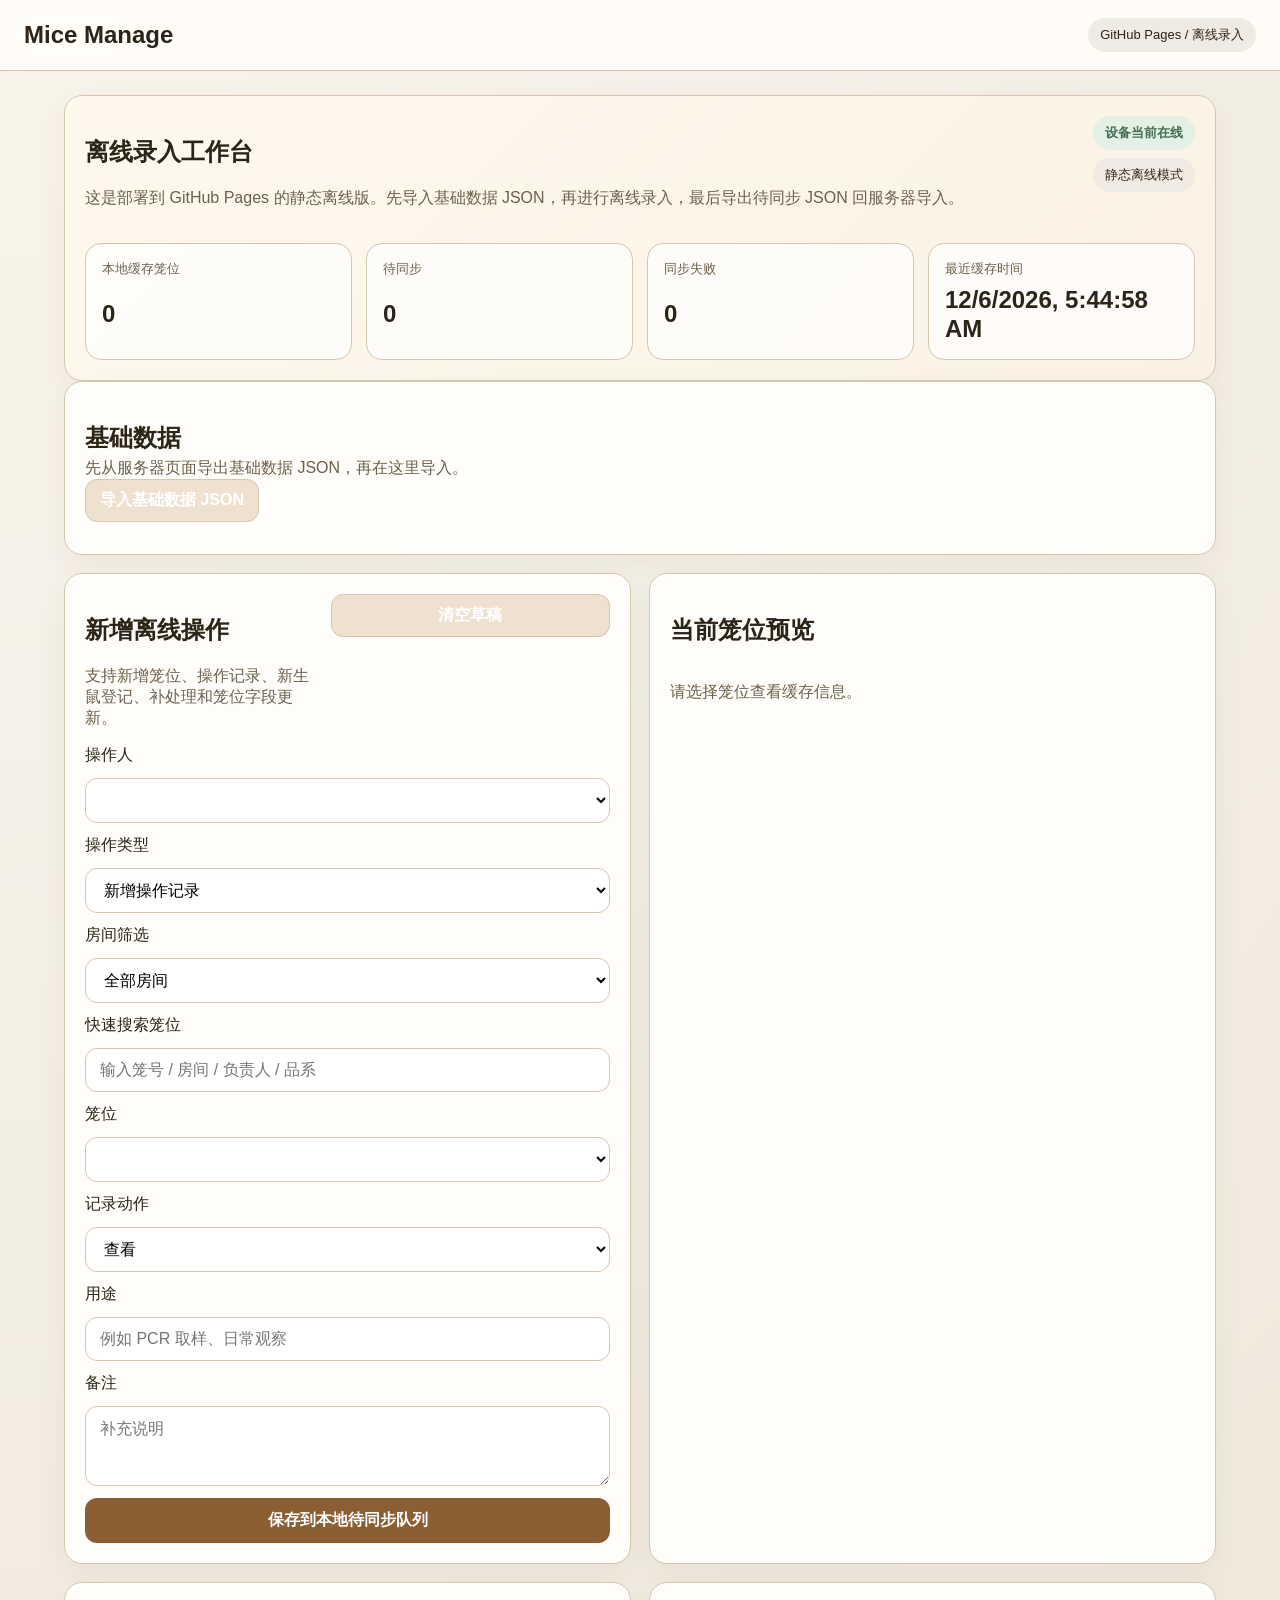
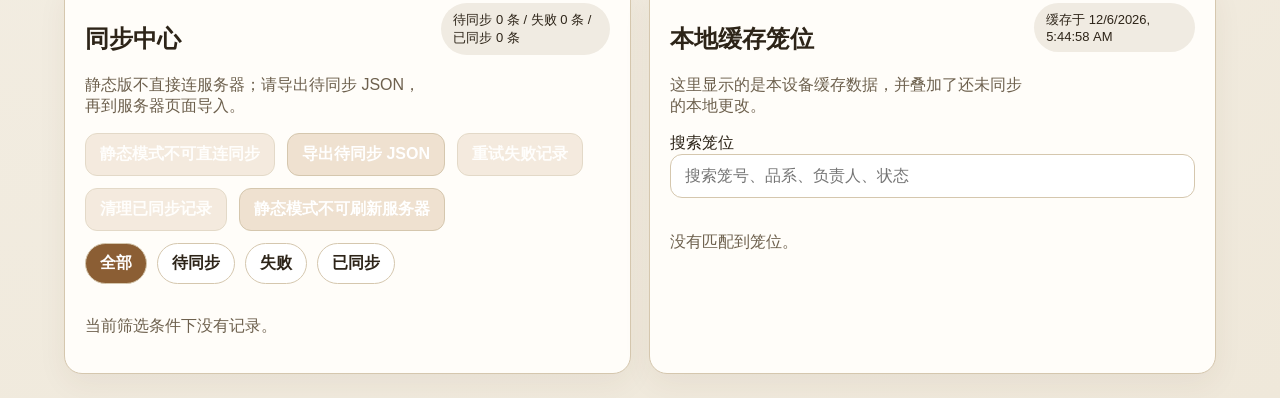
==== gh_pages_app/index.html @ 8b583c90 "Prepare offline frontend for GitHub Pages" ====
﻿<!DOCTYPE html>
<html lang="zh-CN">
<head>
    <meta charset="UTF-8">
    <meta name="viewport" content="width=device-width, initial-scale=1.0">
    <title>Mice Manage</title>
    <meta name="theme-color" content="#9a6b3a">
    <meta name="apple-mobile-web-app-capable" content="yes">
    <meta name="apple-mobile-web-app-status-bar-style" content="default">
    <link rel="manifest" href="./manifest.json">
    <link rel="stylesheet" href="./styles.css">
</head>
<body>
    <header class="topbar">
        <div>
            <span class="brand">Mice Manage</span>
        </div>
        <nav class="nav">
            <span class="user-chip">GitHub Pages / 离线录入</span>
        </nav>
    </header>

    <main class="page">
        <section class="panel hero-panel">
            <div class="panel-header">
                <div>
                    <h1>离线录入工作台</h1>
                    <p class="muted">这是部署到 GitHub Pages 的静态离线版。先导入基础数据 JSON，再进行离线录入，最后导出待同步 JSON 回服务器导入。</p>
                </div>
                <div class="status-stack">
                    <span id="network-status" class="status-badge">检测网络中</span>
                    <span id="server-status" class="user-chip">静态离线模式</span>
                </div>
            </div>

            <div class="stats-grid">
                <article class="stat-card"><span class="stat-label">本地缓存笼位</span><strong id="stat-cages">0</strong></article>
                <article class="stat-card"><span class="stat-label">待同步</span><strong id="stat-pending">0</strong></article>
                <article class="stat-card"><span class="stat-label">同步失败</span><strong id="stat-failed">0</strong></article>
                <article class="stat-card"><span class="stat-label">最近缓存时间</span><strong id="stat-cache-time">未缓存</strong></article>
            </div>

            <div id="notice-banner" class="notice-banner hidden"></div>
        </section>

        <section class="panel">
            <div class="section-head">
                <div>
                    <h2>基础数据</h2>
                    <p class="muted">先从服务器页面导出基础数据 JSON，再在这里导入。</p>
                </div>
            </div>
            <div class="action-row">
                <button id="import-bootstrap-button" type="button" class="ghost-button">导入基础数据 JSON</button>
                <input id="bootstrap-file-input" type="file" accept=".json,application/json" class="hidden">
            </div>
        </section>

        <section class="detail-layout">
            <article class="panel">
                <div class="panel-header">
                    <div>
                        <h2>新增离线操作</h2>
                        <p class="muted">支持新增笼位、操作记录、新生鼠登记、补处理和笼位字段更新。</p>
                    </div>
                    <button id="clear-draft-button" type="button" class="ghost-button">清空草稿</button>
                </div>

                <form id="offline-form" class="stack-form">
                    <label for="operator-name">操作人</label>
                    <select id="operator-name" required></select>

                    <label for="action-type">操作类型</label>
                    <select id="action-type" required>
                        <option value="add_usage_record">新增操作记录</option>
                        <option value="add_birth_record">新增新生鼠登记</option>
                        <option value="update_birth_processing">补填新生鼠处理</option>
                        <option value="update_cage_fields">更新笼位字段</option>
                        <option value="create_cage">新增笼位</option>
                    </select>

                    <div id="existing-cage-fields" class="stack-form">
                        <label for="offline-room-filter">房间筛选</label>
                        <select id="offline-room-filter"></select>
                        <label for="offline-cage-search">快速搜索笼位</label>
                        <input id="offline-cage-search" type="text" placeholder="输入笼号 / 房间 / 负责人 / 品系">
                        <label for="cage-code">笼位</label>
                        <select id="cage-code"></select>
                    </div>

                    <div id="usage-fields" class="stack-form action-fields">
                        <label for="record-action">记录动作</label>
                        <select id="record-action"></select>
                        <label for="record-purpose">用途</label>
                        <input id="record-purpose" type="text" placeholder="例如 PCR 取样、日常观察">
                        <label for="record-note">备注</label>
                        <textarea id="record-note" rows="3" placeholder="补充说明"></textarea>
                    </div>

                    <div id="birth-fields" class="stack-form action-fields hidden">
                        <label for="birth-date">出生日期</label>
                        <input id="birth-date" type="date">
                        <label for="birth-count">数量</label>
                        <input id="birth-count" type="number" min="0" value="0">
                        <label for="birth-codes">编号</label>
                        <input id="birth-codes" type="text" placeholder="例如 1-8">
                        <label for="birth-note">备注</label>
                        <textarea id="birth-note" rows="3" placeholder="补充新生鼠情况"></textarea>
                    </div>

                    <div id="processing-fields" class="stack-form action-fields hidden">
                        <label for="birth-record-id">新生鼠记录</label>
                        <select id="birth-record-id"></select>
                        <label for="processing-text">处理内容</label>
                        <input id="processing-text" type="text" placeholder="例如 已分笼、已处死">
                    </div>

                    <div id="update-fields" class="stack-form action-fields hidden">
                        <label for="update-strain">品系 / 基因型</label>
                        <input id="update-strain" type="text">
                        <label for="update-male-code">父本编号-DOB</label>
                        <input id="update-male-code" type="text">
                        <label for="update-female-code">母本编号-DOB</label>
                        <input id="update-female-code" type="text">
                        <label for="update-setup-date">合笼日期</label>
                        <input id="update-setup-date" type="date">
                        <label for="update-room-name">房间</label>
                        <input id="update-room-name" type="text">
                        <label for="update-rack-name">笼架</label>
                        <input id="update-rack-name" type="text">
                        <label for="update-status">状态</label>
                        <select id="update-status"></select>
                        <label for="update-note">备注</label>
                        <textarea id="update-note" rows="3" placeholder="补充说明"></textarea>
                    </div>

                    <div id="create-fields" class="stack-form action-fields hidden">
                        <label for="create-cage-code">笼位编号</label>
                        <input id="create-cage-code" type="text" placeholder="例如 A1-09">
                        <label for="create-room-name">房间</label>
                        <input id="create-room-name" type="text" placeholder="例如 SPF-A房间">
                        <label for="create-rack-name">笼架</label>
                        <input id="create-rack-name" type="text" placeholder="例如 A架-1层">
                        <div id="create-owner-select-wrap" class="stack-form">
                            <label for="create-owner-id">负责人</label>
                            <select id="create-owner-id"></select>
                        </div>
                        <div id="create-owner-fixed-wrap" class="stack-form hidden">
                            <label>负责人</label>
                            <input id="create-owner-fixed" type="text" disabled>
                        </div>
                        <label for="create-strain">品系 / 基因型</label>
                        <input id="create-strain" type="text">
                        <label for="create-male-code">父本编号-DOB</label>
                        <input id="create-male-code" type="text">
                        <label for="create-female-code">母本编号-DOB</label>
                        <input id="create-female-code" type="text">
                        <label for="create-setup-date">合笼日期</label>
                        <input id="create-setup-date" type="date">
                        <label for="create-status">状态</label>
                        <select id="create-status"></select>
                        <label for="create-note">备注</label>
                        <textarea id="create-note" rows="3" placeholder="补充说明"></textarea>
                    </div>

                    <button id="save-button" type="submit">保存到本地待同步队列</button>
                </form>
            </article>

            <article class="panel">
                <h2>当前笼位预览</h2>
                <div id="selected-cage" class="selected-cage-card"><p class="muted">请选择笼位查看缓存信息。</p></div>
            </article>
        </section>

        <section class="detail-layout">
            <article class="panel">
                <div class="panel-header">
                    <div>
                        <h2>同步中心</h2>
                        <p class="muted">静态版不直接连服务器；请导出待同步 JSON，再到服务器页面导入。</p>
                    </div>
                    <span id="sync-summary" class="user-chip">本地队列尚未加载</span>
                </div>

                <div class="action-row">
                    <button id="sync-button" type="button" class="ghost-button">静态模式不可直连同步</button>
                    <button id="export-json-button" type="button" class="ghost-button">导出待同步 JSON</button>
                    <button id="retry-failed-button" type="button" class="ghost-button">重试失败记录</button>
                    <button id="clear-synced-button" type="button" class="ghost-button">清理已同步记录</button>
                    <button id="refresh-button" type="button" class="ghost-button">静态模式不可刷新服务器</button>
                </div>

                <div class="filter-row">
                    <button type="button" class="chip-button active" data-filter="all">全部</button>
                    <button type="button" class="chip-button" data-filter="pending">待同步</button>
                    <button type="button" class="chip-button" data-filter="failed">失败</button>
                    <button type="button" class="chip-button" data-filter="success">已同步</button>
                </div>

                <div id="queue-list" class="timeline"></div>
            </article>

            <article class="panel">
                <div class="panel-header">
                    <div>
                        <h2>本地缓存笼位</h2>
                        <p class="muted">这里显示的是本设备缓存数据，并叠加了还未同步的本地更改。</p>
                    </div>
                    <span class="user-chip" id="cache-time">尚未缓存</span>
                </div>

                <label for="cage-search">搜索笼位</label>
                <input id="cage-search" type="text" placeholder="搜索笼号、品系、负责人、状态">
                <div id="cage-cache-list" class="card-grid"></div>
            </article>
        </section>
    </main>

    <script id="bootstrap-data" type="application/json"></script>
    <script id="offline-operator-data" type="application/json">null</script>
    <script id="offline-config" type="application/json">{"mode":"export-only","api_base_url":""}</script>
    <script src="./offline.js"></script>
    <script>
        if ("serviceWorker" in navigator) {
            window.addEventListener("load", function () {
                navigator.serviceWorker.register("./sw.js").catch(function (error) {
                    console.error("Service worker registration failed:", error);
                });
            });
        }
    </script>
</body>
</html>
---- gh_pages_app/styles.css ----
:root {
    --bg: #f5f1e8;
    --panel: #fffdf9;
    --border: #d5c7ae;
    --text: #2d2418;
    --muted: #6d604d;
    --accent: #8b5e34;
    --accent-soft: #efe1d0;
    --ok: #476c50;
    --warn: #9a6b1c;
    --danger: #9b3d33;
    --info: #3d647c;
}

* {
    box-sizing: border-box;
}

body {
    margin: 0;
    color: var(--text);
    background:
        radial-gradient(circle at top left, #f9f4ea 0, #f5f1e8 32%, #efe8da 100%);
    font-family: "Microsoft YaHei", "PingFang SC", sans-serif;
}

a {
    color: inherit;
    text-decoration: none;
}

.topbar {
    display: flex;
    justify-content: space-between;
    align-items: center;
    gap: 16px;
    padding: 18px 24px;
    border-bottom: 1px solid var(--border);
    background: rgba(255, 253, 249, 0.92);
    backdrop-filter: blur(10px);
}

.brand {
    font-size: 24px;
    font-weight: 700;
}

.subtitle,
.muted {
    color: var(--muted);
}

.subtitle {
    margin: 4px 0 0;
    font-size: 14px;
}

.nav {
    display: flex;
    align-items: center;
    gap: 12px;
    flex-wrap: wrap;
}

.page {
    max-width: 1200px;
    margin: 0 auto;
    padding: 24px;
}

.panel {
    background: var(--panel);
    border: 1px solid var(--border);
    border-radius: 18px;
    padding: 20px;
    box-shadow: 0 10px 30px rgba(77, 52, 27, 0.06);
}

.hero-panel {
    background:
        linear-gradient(135deg, rgba(255, 248, 236, 0.96), rgba(250, 241, 227, 0.96)),
        var(--panel);
}

.narrow {
    max-width: 520px;
    margin: 40px auto;
}

.panel-header,
.card-top,
.timeline-head {
    display: flex;
    align-items: flex-start;
    justify-content: space-between;
    gap: 12px;
}

.status-stack {
    display: grid;
    gap: 8px;
    justify-items: end;
}

.filters,
.stack-form {
    display: grid;
    gap: 12px;
}

.dashboard-form-grid {
    display: grid;
    gap: 12px;
    grid-template-columns: repeat(auto-fit, minmax(180px, 1fr));
}

.quick-edit-form {
    display: grid;
    gap: 10px;
    padding-top: 8px;
    border-top: 1px solid #eadbc5;
}

.full-span {
    grid-column: 1 / -1;
}

.filters {
    grid-template-columns: 2fr 1fr 1fr auto;
    margin-top: 16px;
}

.sub-panel {
    margin-top: 18px;
    padding-top: 18px;
    border-top: 1px solid var(--border);
}

.import-form {
    display: flex;
    gap: 12px;
    align-items: center;
    flex-wrap: wrap;
    margin-top: 12px;
}

.import-form input[type="file"] {
    flex: 1 1 280px;
}

.import-form button {
    width: auto;
}

.action-row {
    display: flex;
    gap: 12px;
    flex-wrap: wrap;
    margin-bottom: 12px;
}

.filter-row {
    display: flex;
    gap: 10px;
    flex-wrap: wrap;
    margin-bottom: 16px;
}

.stats-grid {
    display: grid;
    grid-template-columns: repeat(auto-fit, minmax(180px, 1fr));
    gap: 14px;
    margin-top: 18px;
}

.stat-card {
    display: grid;
    gap: 8px;
    padding: 16px;
    border-radius: 16px;
    border: 1px solid var(--border);
    background: rgba(255, 255, 255, 0.72);
}

.stat-label {
    color: var(--muted);
    font-size: 13px;
}

.stat-card strong {
    font-size: 24px;
    line-height: 1.2;
}

.notice-banner {
    margin-top: 16px;
    padding: 14px 16px;
    border-radius: 14px;
    border: 1px solid transparent;
    font-weight: 600;
}

.notice-banner.info {
    background: #e8f1f6;
    border-color: #bfd6e4;
    color: var(--info);
}

.notice-banner.success {
    background: #e7f2e8;
    border-color: #c7ddca;
    color: var(--ok);
}

.notice-banner.warn {
    background: #f7efe2;
    border-color: #e8d3a8;
    color: var(--warn);
}

.notice-banner.error {
    background: #f7e8e6;
    border-color: #e5bdb6;
    color: var(--danger);
}

.action-row button,
.action-row .ghost-button {
    width: auto;
}

input,
select,
textarea,
button {
    width: 100%;
    padding: 12px 14px;
    border-radius: 12px;
    border: 1px solid var(--border);
    background: white;
    font: inherit;
}

button,
.primary-link,
.ghost-button,
.link-button {
    cursor: pointer;
}

button,
.primary-link {
    display: inline-flex;
    align-items: center;
    justify-content: center;
    border: none;
    background: var(--accent);
    color: white;
    font-weight: 700;
}

button:disabled {
    opacity: 0.65;
    cursor: not-allowed;
}

.ghost-button,
.link-button {
    display: inline-flex;
    align-items: center;
    justify-content: center;
    padding: 10px 14px;
    border-radius: 12px;
    border: 1px solid var(--border);
    background: var(--accent-soft);
}

.danger-button {
    background: var(--danger);
    color: white;
}

.delete-form {
    margin-top: 12px;
}

.user-chip,
.status-badge {
    display: inline-flex;
    align-items: center;
    padding: 8px 12px;
    border-radius: 999px;
    font-size: 13px;
}

.user-chip {
    background: #f0ebe2;
}

.status-badge {
    background: #e2f0e5;
    color: var(--ok);
    font-weight: 700;
}

.card-badges {
    display: flex;
    align-items: center;
    gap: 8px;
    flex-wrap: wrap;
    justify-content: flex-end;
}

.alert-badge {
    display: inline-flex;
    align-items: center;
    padding: 8px 12px;
    border-radius: 999px;
    font-size: 13px;
    font-weight: 700;
    background: #f7e8e6;
    color: var(--danger);
}

.warning-badge {
    display: inline-flex;
    align-items: center;
    padding: 8px 12px;
    border-radius: 999px;
    font-size: 13px;
    font-weight: 700;
    background: #fff2c9;
    color: #9a6a00;
}

.infertility-badge {
    display: inline-flex;
    align-items: center;
    padding: 8px 12px;
    border-radius: 999px;
    font-size: 13px;
    font-weight: 700;
    background: #efe7ff;
    color: #6e45b8;
}

.network-online {
    background: #e2f0e5;
    color: var(--ok);
}

.network-offline {
    background: #f7e8e6;
    color: var(--danger);
}

.server-ok {
    background: #e8f1f6;
    color: var(--info);
}

.server-bad {
    background: #f7e8e6;
    color: var(--danger);
}

.card-grid,
.detail-layout {
    display: grid;
    gap: 18px;
    margin-top: 18px;
}

.card-grid {
    grid-template-columns: repeat(auto-fit, minmax(280px, 1fr));
}

.detail-layout {
    grid-template-columns: repeat(auto-fit, minmax(320px, 1fr));
}

.cage-card {
    display: grid;
    gap: 16px;
    padding: 18px;
    background: rgba(255, 253, 249, 0.92);
    border: 1px solid var(--border);
    border-radius: 18px;
}

.info-box {
    display: grid;
    gap: 6px;
    padding: 12px 14px;
    border-radius: 14px;
    background: rgba(244, 239, 229, 0.9);
    border: 1px solid rgba(212, 197, 170, 0.7);
}

.info-box p {
    margin: 0;
    font-size: 14px;
}

.birth-history {
    display: grid;
    gap: 12px;
    margin-top: 18px;
}

.section-head h2 {
    margin-bottom: 4px;
}

.section-head p {
    margin: 0;
}

.birth-item {
    gap: 8px;
}

.birth-action-row {
    display: flex;
    align-items: end;
    gap: 10px;
    flex-wrap: wrap;
}

.inline-compact-form {
    flex: 1 1 260px;
    display: grid;
    grid-template-columns: minmax(0, 1fr) auto;
    gap: 8px;
    align-items: end;
}

.inline-compact-form label {
    grid-column: 1 / -1;
    margin-bottom: 0;
}

.inline-compact-form input {
    min-width: 0;
}

.small-button,
.small-link {
    padding: 8px 12px;
    font-size: 13px;
    border-radius: 10px;
    white-space: nowrap;
}

.small-link {
    width: fit-content;
}

.birth-action-row .delete-form {
    margin-top: 0;
}

.image-link-row {
    display: flex;
    align-items: center;
    gap: 10px;
    flex-wrap: wrap;
}

.birth-image-list {
    display: grid;
    gap: 8px;
}

.title-row {
    display: flex;
    align-items: center;
    gap: 14px;
    flex-wrap: wrap;
}

.title-row h1 {
    margin: 0;
}

.cage-tag-actions {
    display: flex;
    align-items: center;
    gap: 10px;
    flex-wrap: wrap;
}

.inline-upload-form {
    display: flex;
    align-items: center;
    gap: 8px;
    flex-wrap: wrap;
}

.inline-upload-form input[type="file"] {
    max-width: 220px;
}

.image-preview-wrap {
    display: flex;
    justify-content: center;
    padding: 8px 0 0;
}

.image-preview {
    max-width: 100%;
    max-height: 70vh;
    border-radius: 16px;
    border: 1px solid var(--border);
    background: white;
}

.inline-delete-form {
    margin-top: 0;
}

.add-cage-card {
    align-content: center;
    justify-items: center;
    min-height: 100%;
    text-align: center;
    border: 2px dashed var(--border);
    background: rgba(255, 250, 242, 0.9);
}

.add-cage-card:hover {
    border-color: var(--accent);
    background: rgba(250, 241, 227, 0.96);
}

.add-cage-symbol {
    display: flex;
    align-items: center;
    justify-content: center;
    width: 72px;
    height: 72px;
    border-radius: 50%;
    background: var(--accent-soft);
    color: var(--accent);
    font-size: 44px;
    font-weight: 700;
    line-height: 1;
}

.selected-cage-card {
    display: grid;
    gap: 14px;
    min-height: 220px;
}

.meta-grid,
.detail-grid {
    display: grid;
    gap: 12px;
}

.meta-grid {
    grid-template-columns: repeat(2, minmax(0, 1fr));
}

.detail-grid {
    grid-template-columns: repeat(2, minmax(0, 1fr));
}

.compact-grid {
    gap: 10px;
}

dt {
    font-size: 13px;
    color: var(--muted);
}

dd {
    margin: 4px 0 0;
}

.notes {
    min-height: 44px;
}

.hidden {
    display: none;
}

.timeline {
    display: grid;
    gap: 12px;
}

.timeline-item {
    padding: 14px;
    border-radius: 14px;
    background: #faf5ed;
    border: 1px solid #eadbc5;
}

.queue-status {
    display: inline-flex;
    align-items: center;
    padding: 6px 10px;
    border-radius: 999px;
    font-size: 12px;
    font-weight: 700;
}

.queue-pending {
    background: #f7efe2;
    color: var(--warn);
}

.queue-failed {
    background: #f7e8e6;
    color: var(--danger);
}

.queue-success {
    background: #e2f0e5;
    color: var(--ok);
}

.chip-button {
    width: auto;
    padding: 9px 14px;
    border-radius: 999px;
    border: 1px solid var(--border);
    background: white;
    color: var(--text);
}

.chip-button.active {
    background: var(--accent);
    color: white;
}

.data-table {
    width: 100%;
    border-collapse: collapse;
}

.data-table th,
.data-table td {
    padding: 12px;
    border-bottom: 1px solid #ece0cd;
    text-align: left;
    vertical-align: top;
}

.form-actions {
    margin-top: 14px;
    display: flex;
    justify-content: flex-start;
}

.birth-preview-list {
    margin-top: 16px;
    display: grid;
    gap: 12px;
}

.compact-box {
    padding: 14px;
}

.announcement-board {
    display: grid;
    gap: 16px;
}

.announcement-panel {
    margin-top: 18px;
}

.announcement-list {
    display: grid;
    grid-template-columns: repeat(3, minmax(0, 1fr));
    gap: 12px;
}

.announcement-item {
    padding: 14px 16px;
}

.announcement-head {
    display: flex;
    justify-content: space-between;
    align-items: flex-start;
    gap: 16px;
    margin-bottom: 8px;
}

.announcement-meta {
    display: grid;
    justify-items: end;
    gap: 6px;
    color: var(--muted);
    font-size: 14px;
}

.announcement-item p {
    margin: 0;
    white-space: pre-wrap;
    word-break: break-word;
}

.tiny-button {
    width: auto;
    min-width: 0;
    padding: 6px 10px;
    font-size: 12px;
    line-height: 1.2;
}

@media (max-width: 768px) {
    .topbar,
    .panel-header,
    .card-top,
    .timeline-head,
    .announcement-head {
        flex-direction: column;
        align-items: stretch;
    }

    .filters,
    .detail-grid,
    .action-row,
    .announcement-list {
        grid-template-columns: 1fr;
    }

    .dashboard-form-grid {
        grid-template-columns: 1fr;
    }

    .action-row {
        display: grid;
    }

    .status-stack {
        justify-items: start;
    }

    .announcement-meta {
        justify-items: start;
    }

    .page {
        padding: 16px;
    }
}
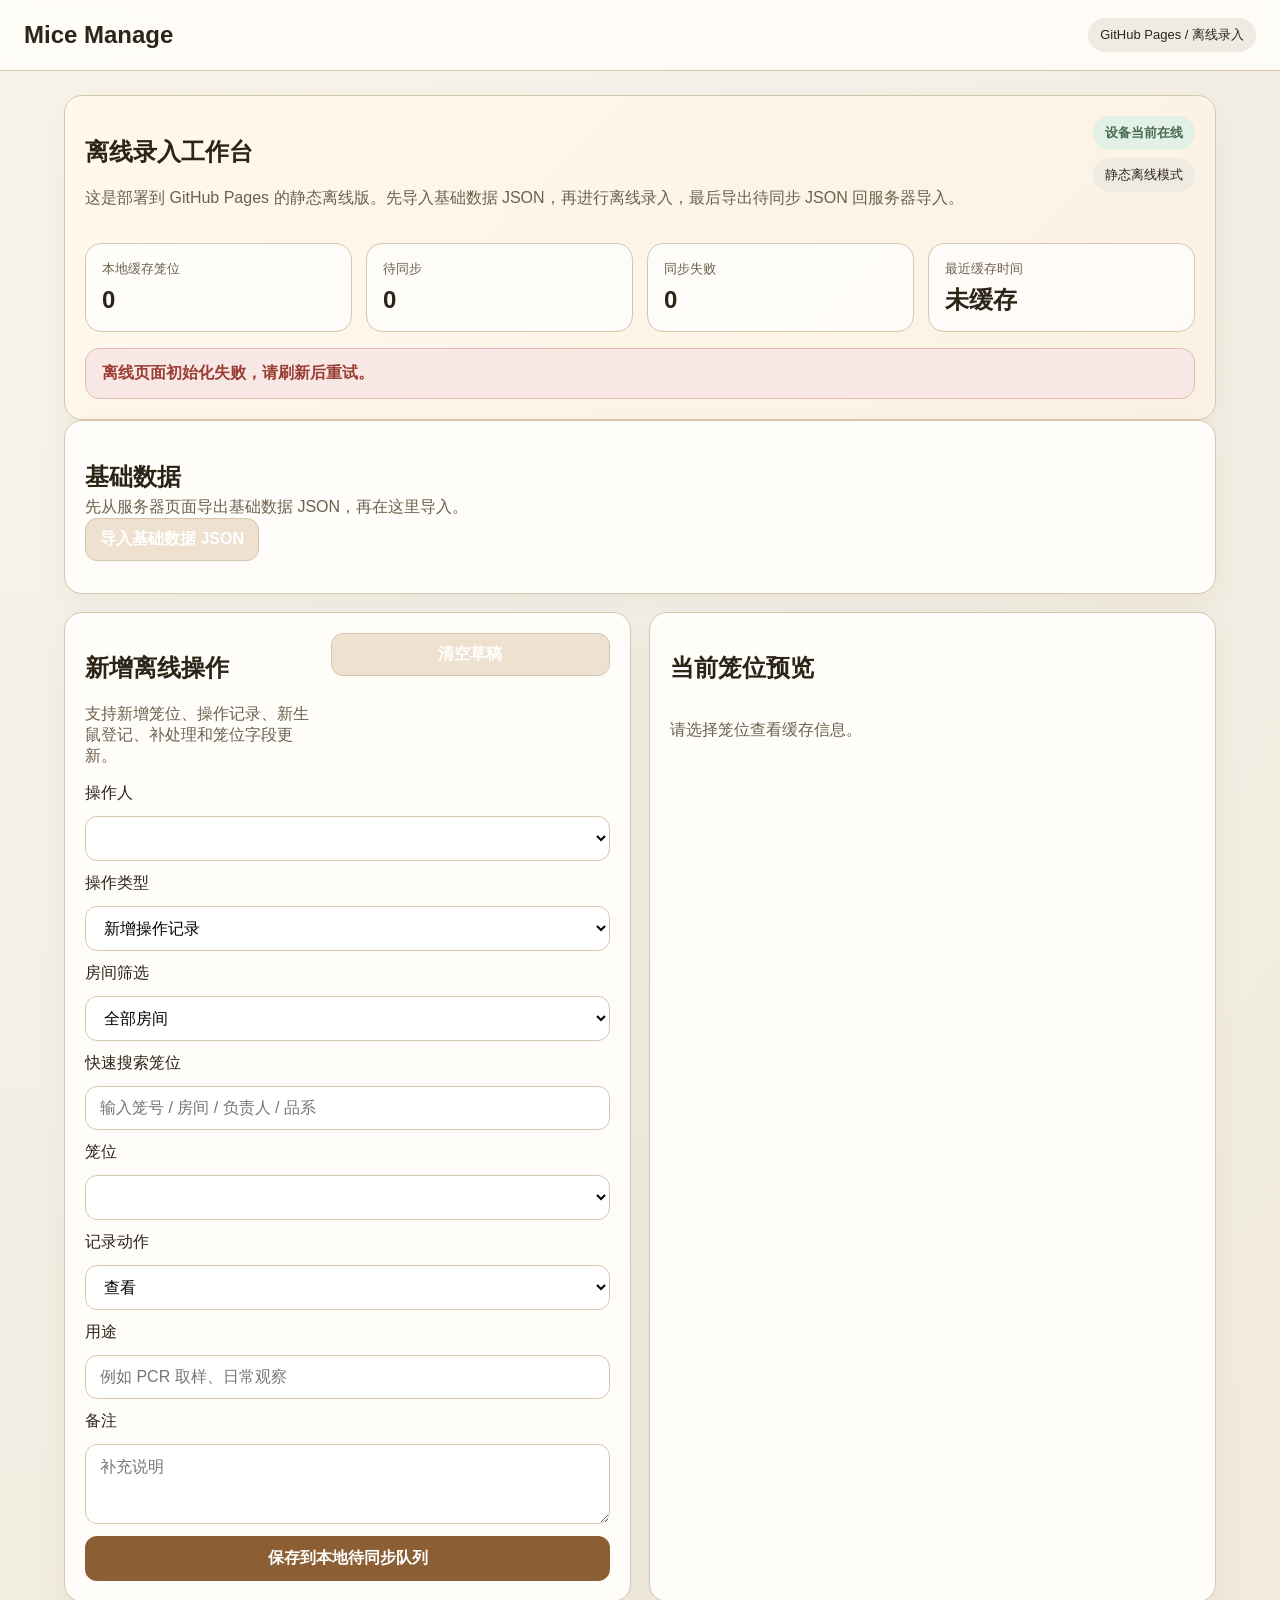
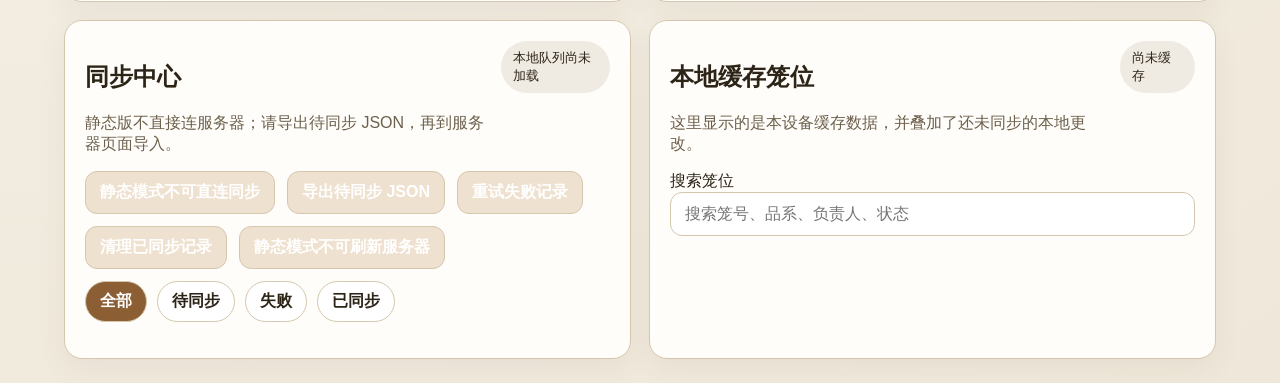
==== commit e78aa318: "Bump Pages cache for offline sync UI" ====
--- a/gh_pages_app/index.html
+++ b/gh_pages_app/index.html
@@ -220,7 +220,7 @@
     <script id="bootstrap-data" type="application/json"></script>
     <script id="offline-operator-data" type="application/json">null</script>
     <script id="offline-config" type="application/json">{"mode":"export-only","api_base_url":""}</script>
-    <script src="./offline.js"></script>
+    <script src="./offline.js?v=20260326h"></script>
     <script>
         if ("serviceWorker" in navigator) {
             window.addEventListener("load", function () {
@@ -232,3 +232,4 @@
     </script>
 </body>
 </html>
+
--- a/gh_pages_app/styles.css
+++ b/gh_pages_app/styles.css
@@ -62,6 +62,28 @@
     flex-wrap: wrap;
 }
 
+.header-import-form {
+    display: flex;
+    align-items: center;
+    gap: 8px;
+    flex-wrap: nowrap;
+}
+
+.header-import-form input[type="file"] {
+    width: 190px;
+    min-width: 190px;
+    padding: 8px 10px;
+    border: 1px solid var(--border);
+    background: white;
+    font-size: 12px;
+}
+
+.header-import-form .tiny-button {
+    width: auto;
+    padding: 8px 12px;
+    white-space: nowrap;
+}
+
 .page {
     max-width: 1200px;
     margin: 0 auto;
@@ -157,6 +179,13 @@
     gap: 12px;
     flex-wrap: wrap;
     margin-bottom: 12px;
+}
+
+.top-actions {
+    display: flex;
+    align-items: center;
+    gap: 10px;
+    flex-wrap: wrap;
 }
 
 .filter-row {
@@ -600,6 +629,29 @@
     border: 1px solid #eadbc5;
 }
 
+.timeline-head-actions {
+    display: inline-flex;
+    align-items: center;
+    gap: 8px;
+}
+
+.queue-delete-button {
+    width: 26px;
+    min-width: 26px;
+    height: 26px;
+    padding: 0;
+    border-radius: 999px;
+    border: 1px solid #d8c2a0;
+    background: #fffaf2;
+    color: #8b5e34;
+    font-size: 16px;
+    line-height: 1;
+}
+
+.queue-delete-button:hover {
+    background: #f4e7d3;
+}
+
 .queue-status {
     display: inline-flex;
     align-items: center;
@@ -643,12 +695,61 @@
     border-collapse: collapse;
 }
 
+.table-wrap {
+    overflow-x: auto;
+}
+
 .data-table th,
 .data-table td {
     padding: 12px;
     border-bottom: 1px solid #ece0cd;
     text-align: left;
     vertical-align: top;
+}
+
+.records-table {
+    table-layout: fixed;
+}
+
+.records-table .time-cell,
+.records-table .cage-cell,
+.records-table .user-cell,
+.records-table .action-cell {
+    white-space: normal;
+    word-break: break-word;
+}
+
+.records-table .purpose-cell,
+.records-table .note-cell {
+    white-space: normal;
+    word-break: break-word;
+    min-width: 220px;
+    line-height: 1.55;
+}
+
+.user-admin-list {
+    display: grid;
+    gap: 16px;
+}
+
+.user-admin-card {
+    display: grid;
+    gap: 12px;
+}
+
+.user-admin-form {
+    display: grid;
+    gap: 14px;
+}
+
+.user-admin-grid {
+    display: grid;
+    gap: 12px;
+    grid-template-columns: repeat(auto-fit, minmax(180px, 1fr));
+}
+
+.user-admin-actions {
+    margin-bottom: 0;
 }
 
 .form-actions {
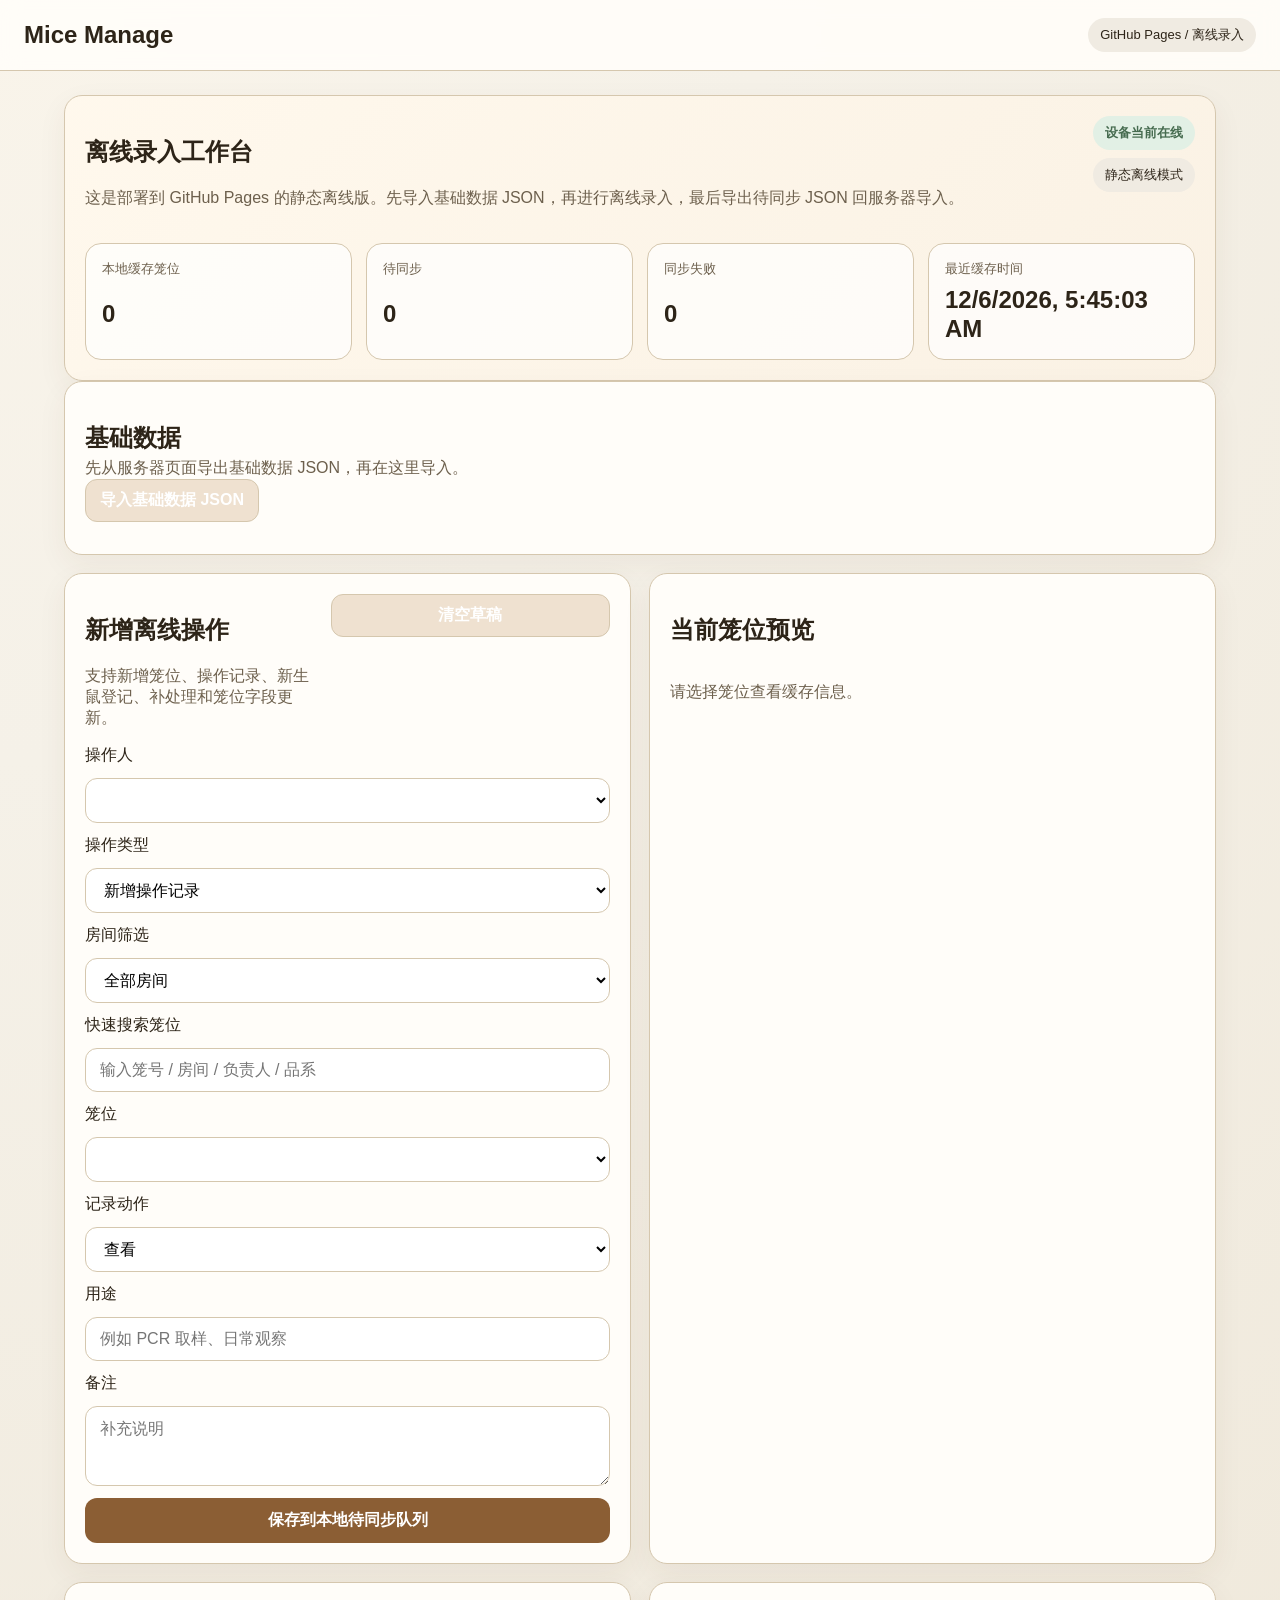
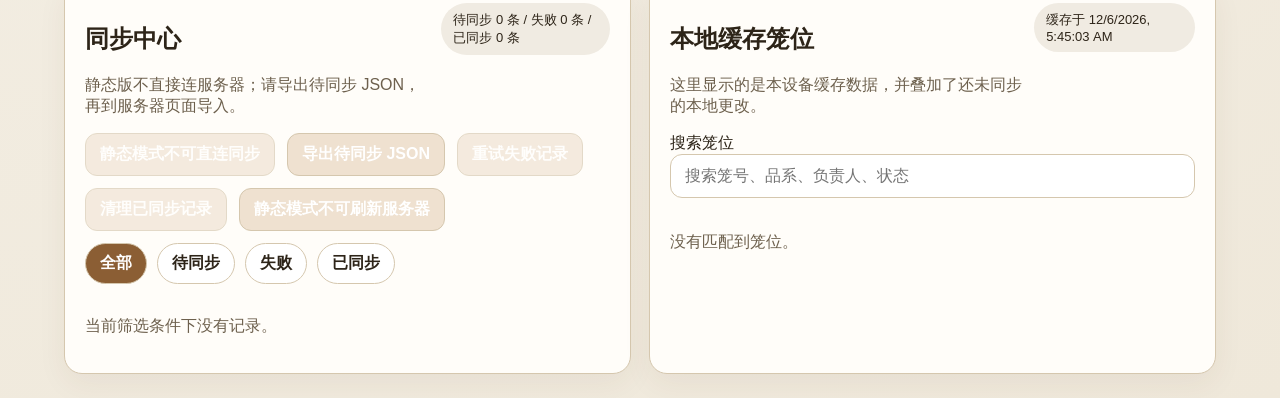
==== commit 6a823a90: "Fix offline Pages initialization for legacy form layout" ====
--- a/gh_pages_app/index.html
+++ b/gh_pages_app/index.html
@@ -220,7 +220,7 @@
     <script id="bootstrap-data" type="application/json"></script>
     <script id="offline-operator-data" type="application/json">null</script>
     <script id="offline-config" type="application/json">{"mode":"export-only","api_base_url":""}</script>
-    <script src="./offline.js?v=20260326h"></script>
+    <script src="./offline.js?v=20260326i"></script>
     <script>
         if ("serviceWorker" in navigator) {
             window.addEventListener("load", function () {
@@ -233,3 +233,4 @@
 </body>
 </html>
 
+
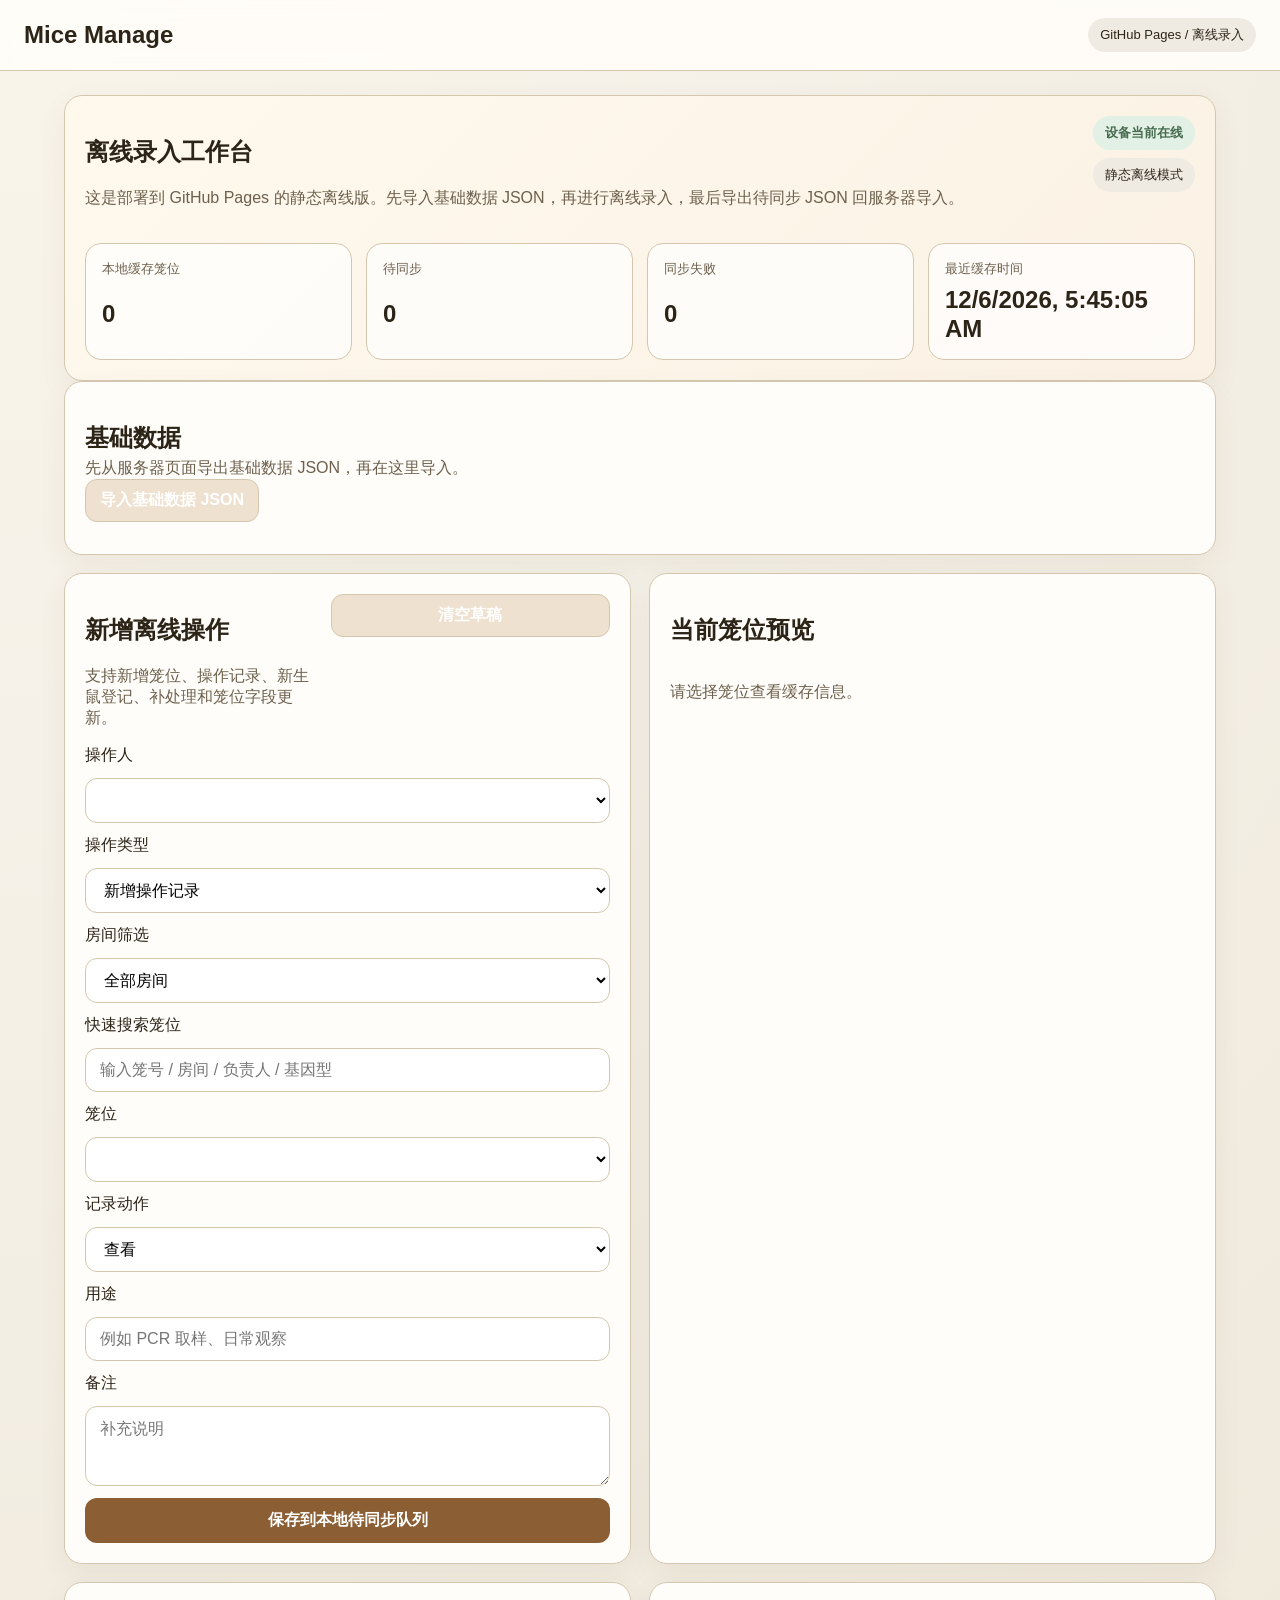
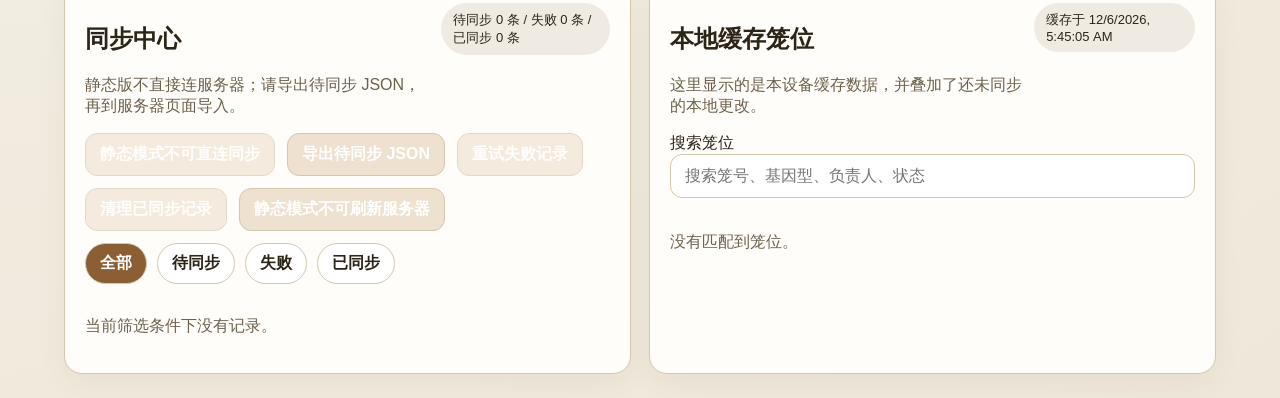
==== commit 84031ce0: "Update Pages genotype field labels" ====
--- a/gh_pages_app/index.html
+++ b/gh_pages_app/index.html
@@ -83,7 +83,7 @@
                         <label for="offline-room-filter">房间筛选</label>
                         <select id="offline-room-filter"></select>
                         <label for="offline-cage-search">快速搜索笼位</label>
-                        <input id="offline-cage-search" type="text" placeholder="输入笼号 / 房间 / 负责人 / 品系">
+                        <input id="offline-cage-search" type="text" placeholder="输入笼号 / 房间 / 负责人 / 基因型">
                         <label for="cage-code">笼位</label>
                         <select id="cage-code"></select>
                     </div>
@@ -116,8 +116,10 @@
                     </div>
 
                     <div id="update-fields" class="stack-form action-fields hidden">
-                        <label for="update-strain">品系 / 基因型</label>
-                        <input id="update-strain" type="text">
+                                                <label for="update-male-genotype">父本基因型</label>
+                        <input id="update-male-genotype" type="text">
+                        <label for="update-female-genotype">母本基因型</label>
+                        <input id="update-female-genotype" type="text">
                         <label for="update-male-code">父本编号-DOB</label>
                         <input id="update-male-code" type="text">
                         <label for="update-female-code">母本编号-DOB</label>
@@ -149,8 +151,10 @@
                             <label>负责人</label>
                             <input id="create-owner-fixed" type="text" disabled>
                         </div>
-                        <label for="create-strain">品系 / 基因型</label>
-                        <input id="create-strain" type="text">
+                                                <label for="create-male-genotype">父本基因型</label>
+                        <input id="create-male-genotype" type="text">
+                        <label for="create-female-genotype">母本基因型</label>
+                        <input id="create-female-genotype" type="text">
                         <label for="create-male-code">父本编号-DOB</label>
                         <input id="create-male-code" type="text">
                         <label for="create-female-code">母本编号-DOB</label>
@@ -211,7 +215,7 @@
                 </div>
 
                 <label for="cage-search">搜索笼位</label>
-                <input id="cage-search" type="text" placeholder="搜索笼号、品系、负责人、状态">
+                <input id="cage-search" type="text" placeholder="搜索笼号、基因型、负责人、状态">
                 <div id="cage-cache-list" class="card-grid"></div>
             </article>
         </section>
@@ -220,7 +224,7 @@
     <script id="bootstrap-data" type="application/json"></script>
     <script id="offline-operator-data" type="application/json">null</script>
     <script id="offline-config" type="application/json">{"mode":"export-only","api_base_url":""}</script>
-    <script src="./offline.js?v=20260326i"></script>
+    <script src="./offline.js?v=20260326j"></script>
     <script>
         if ("serviceWorker" in navigator) {
             window.addEventListener("load", function () {
@@ -234,3 +238,6 @@
 </html>
 
 
+
+
+
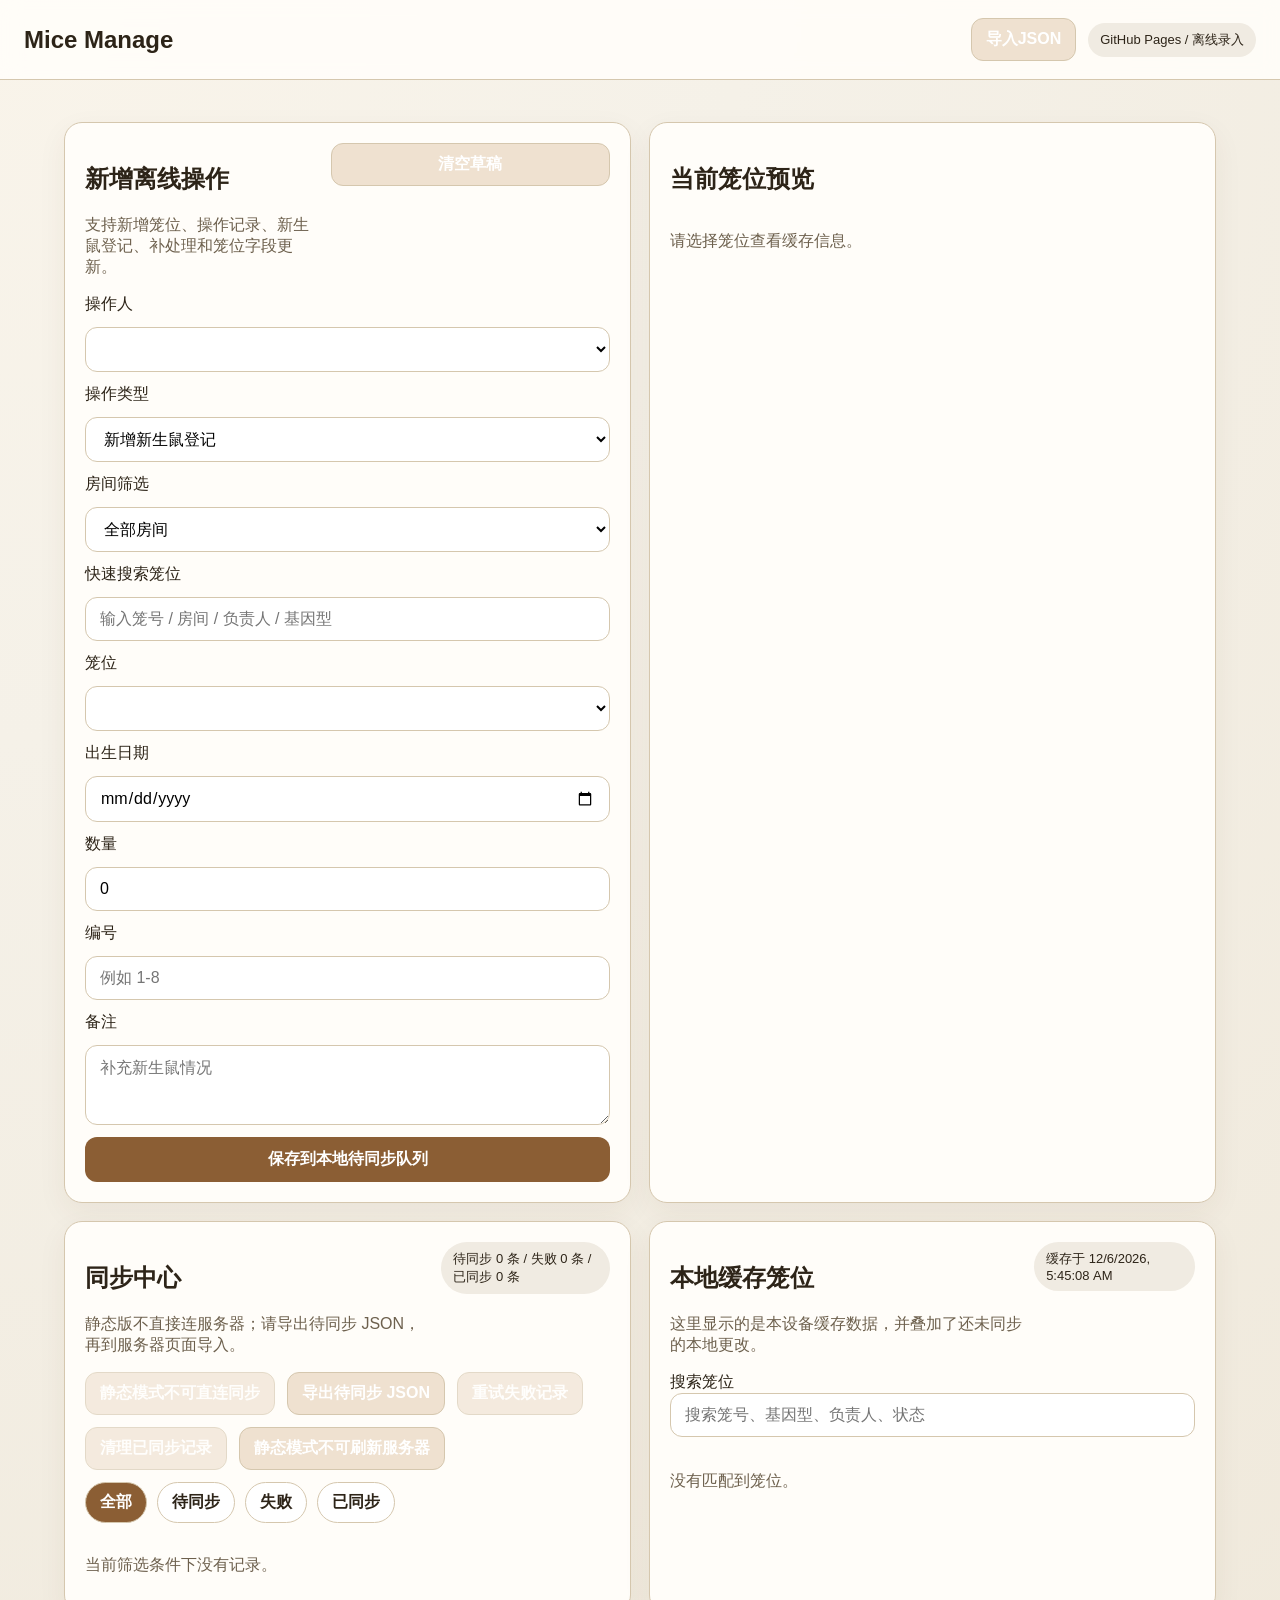
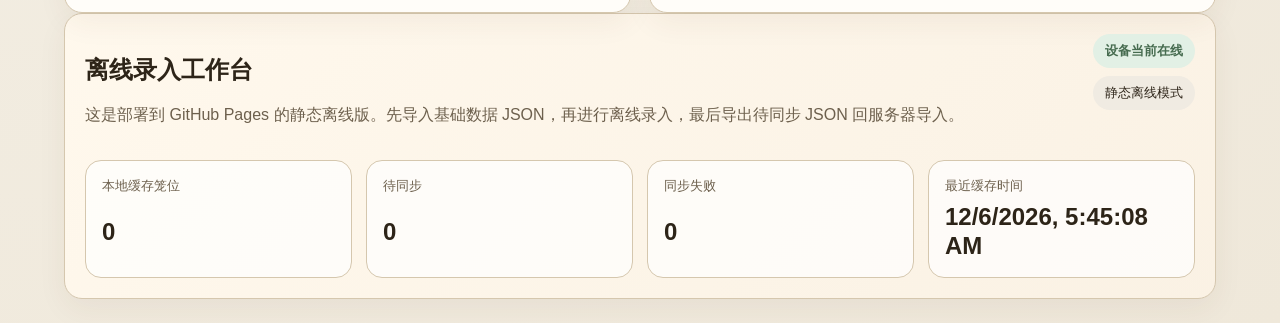
==== commit 2a33ca98: "Optimize Pages offline entry flow" ====
--- a/gh_pages_app/index.html
+++ b/gh_pages_app/index.html
@@ -16,45 +16,14 @@
             <span class="brand">Mice Manage</span>
         </div>
         <nav class="nav">
+            <button id="import-bootstrap-button" type="button" class="ghost-button nav-import-button">导入JSON</button>
+            <input id="bootstrap-file-input" type="file" accept=".json,application/json" class="hidden">
             <span class="user-chip">GitHub Pages / 离线录入</span>
         </nav>
     </header>
 
     <main class="page">
-        <section class="panel hero-panel">
-            <div class="panel-header">
-                <div>
-                    <h1>离线录入工作台</h1>
-                    <p class="muted">这是部署到 GitHub Pages 的静态离线版。先导入基础数据 JSON，再进行离线录入，最后导出待同步 JSON 回服务器导入。</p>
-                </div>
-                <div class="status-stack">
-                    <span id="network-status" class="status-badge">检测网络中</span>
-                    <span id="server-status" class="user-chip">静态离线模式</span>
-                </div>
-            </div>
-
-            <div class="stats-grid">
-                <article class="stat-card"><span class="stat-label">本地缓存笼位</span><strong id="stat-cages">0</strong></article>
-                <article class="stat-card"><span class="stat-label">待同步</span><strong id="stat-pending">0</strong></article>
-                <article class="stat-card"><span class="stat-label">同步失败</span><strong id="stat-failed">0</strong></article>
-                <article class="stat-card"><span class="stat-label">最近缓存时间</span><strong id="stat-cache-time">未缓存</strong></article>
-            </div>
-
-            <div id="notice-banner" class="notice-banner hidden"></div>
-        </section>
-
-        <section class="panel">
-            <div class="section-head">
-                <div>
-                    <h2>基础数据</h2>
-                    <p class="muted">先从服务器页面导出基础数据 JSON，再在这里导入。</p>
-                </div>
-            </div>
-            <div class="action-row">
-                <button id="import-bootstrap-button" type="button" class="ghost-button">导入基础数据 JSON</button>
-                <input id="bootstrap-file-input" type="file" accept=".json,application/json" class="hidden">
-            </div>
-        </section>
+        <div id="notice-banner" class="notice-banner hidden"></div>
 
         <section class="detail-layout">
             <article class="panel">
@@ -72,11 +41,11 @@
 
                     <label for="action-type">操作类型</label>
                     <select id="action-type" required>
-                        <option value="add_usage_record">新增操作记录</option>
                         <option value="add_birth_record">新增新生鼠登记</option>
                         <option value="update_birth_processing">补填新生鼠处理</option>
                         <option value="update_cage_fields">更新笼位字段</option>
                         <option value="create_cage">新增笼位</option>
+                        <option value="add_usage_record">新增操作记录</option>
                     </select>
 
                     <div id="existing-cage-fields" class="stack-form">
@@ -219,12 +188,32 @@
                 <div id="cage-cache-list" class="card-grid"></div>
             </article>
         </section>
+
+        <section class="panel hero-panel">
+            <div class="panel-header">
+                <div>
+                    <h1>离线录入工作台</h1>
+                    <p class="muted">这是部署到 GitHub Pages 的静态离线版。先导入基础数据 JSON，再进行离线录入，最后导出待同步 JSON 回服务器导入。</p>
+                </div>
+                <div class="status-stack">
+                    <span id="network-status" class="status-badge">检测网络中</span>
+                    <span id="server-status" class="user-chip">静态离线模式</span>
+                </div>
+            </div>
+
+            <div class="stats-grid">
+                <article class="stat-card"><span class="stat-label">本地缓存笼位</span><strong id="stat-cages">0</strong></article>
+                <article class="stat-card"><span class="stat-label">待同步</span><strong id="stat-pending">0</strong></article>
+                <article class="stat-card"><span class="stat-label">同步失败</span><strong id="stat-failed">0</strong></article>
+                <article class="stat-card"><span class="stat-label">最近缓存时间</span><strong id="stat-cache-time">未缓存</strong></article>
+            </div>
+        </section>
     </main>
 
     <script id="bootstrap-data" type="application/json"></script>
     <script id="offline-operator-data" type="application/json">null</script>
     <script id="offline-config" type="application/json">{"mode":"export-only","api_base_url":""}</script>
-    <script src="./offline.js?v=20260326j"></script>
+    <script src="./offline.js?v=20260404a"></script>
     <script>
         if ("serviceWorker" in navigator) {
             window.addEventListener("load", function () {
--- a/gh_pages_app/styles.css
+++ b/gh_pages_app/styles.css
@@ -60,6 +60,13 @@
     align-items: center;
     gap: 12px;
     flex-wrap: wrap;
+    justify-content: flex-end;
+}
+
+.nav-import-button {
+    width: auto;
+    padding: 10px 14px;
+    white-space: nowrap;
 }
 
 .header-import-form {
@@ -88,6 +95,11 @@
     max-width: 1200px;
     margin: 0 auto;
     padding: 24px;
+}
+
+.page > .notice-banner:first-child {
+    margin-top: 0;
+    margin-bottom: 18px;
 }
 
 .panel {
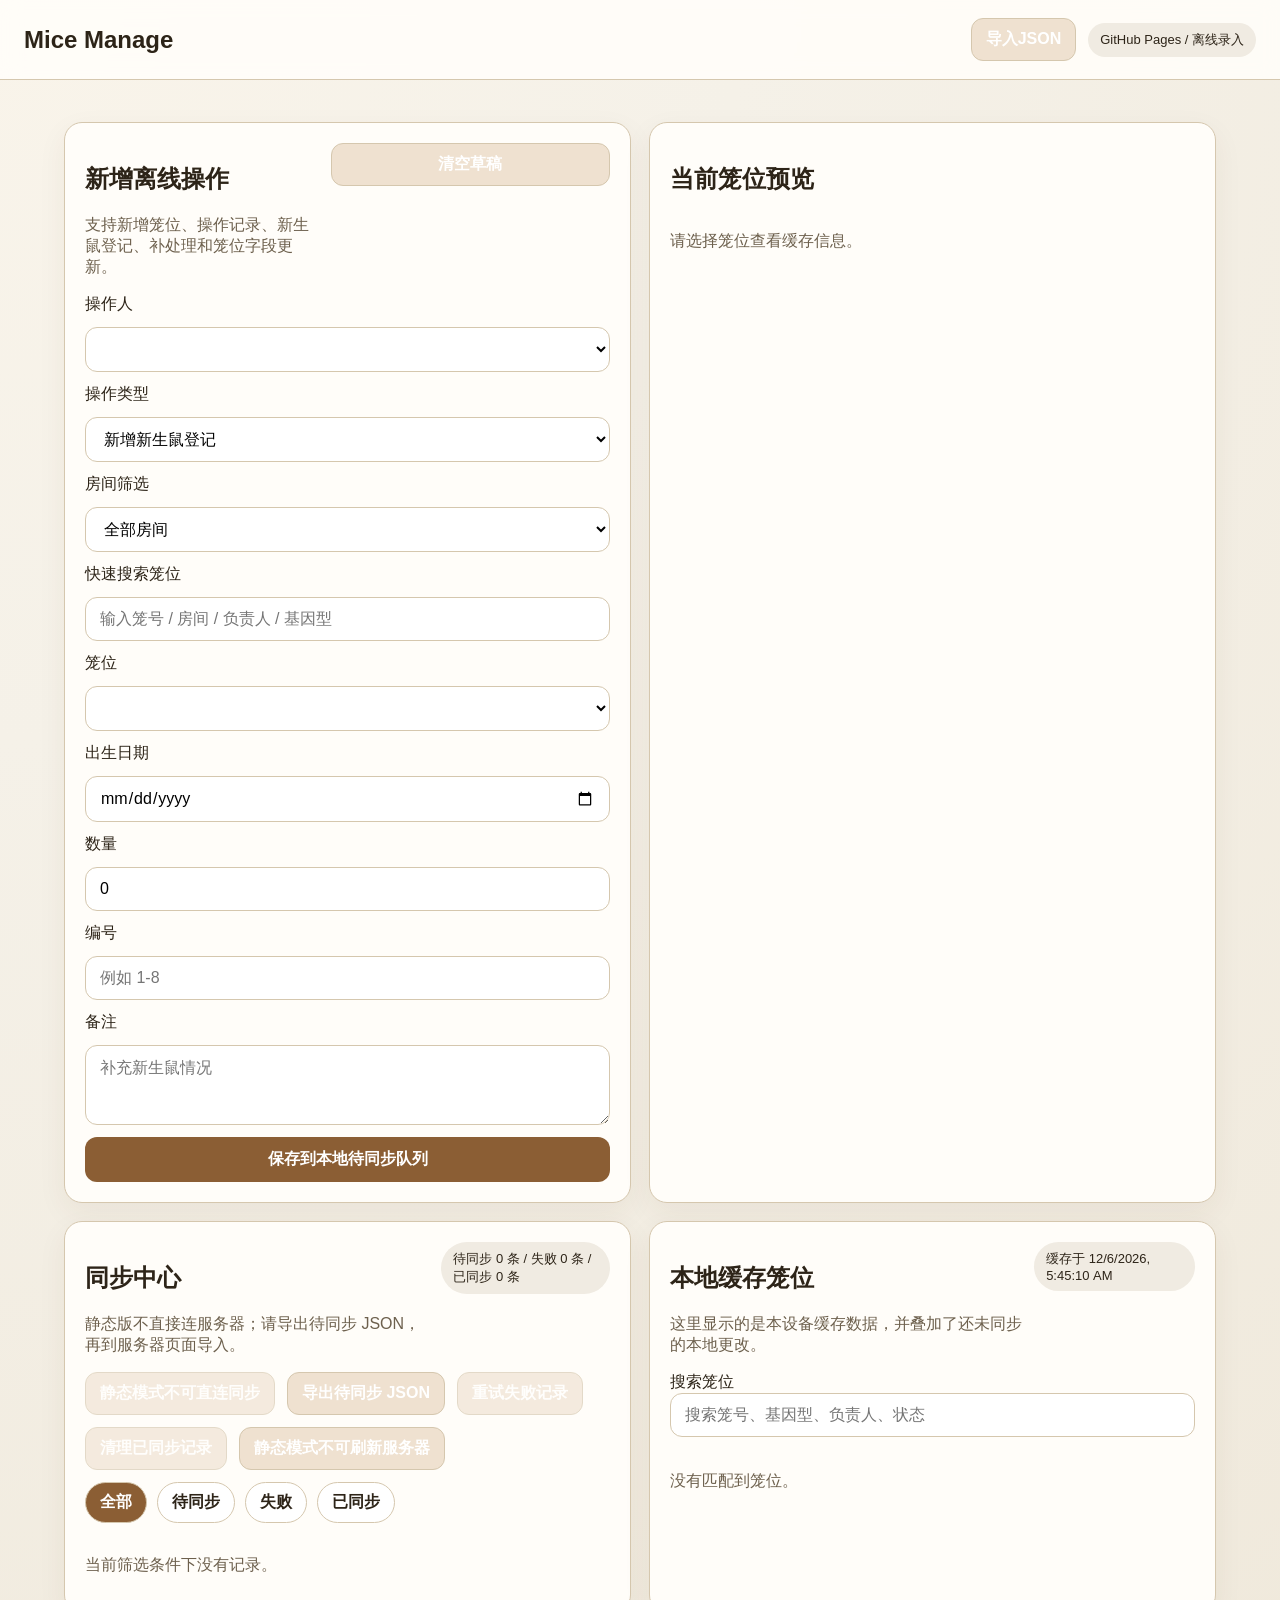
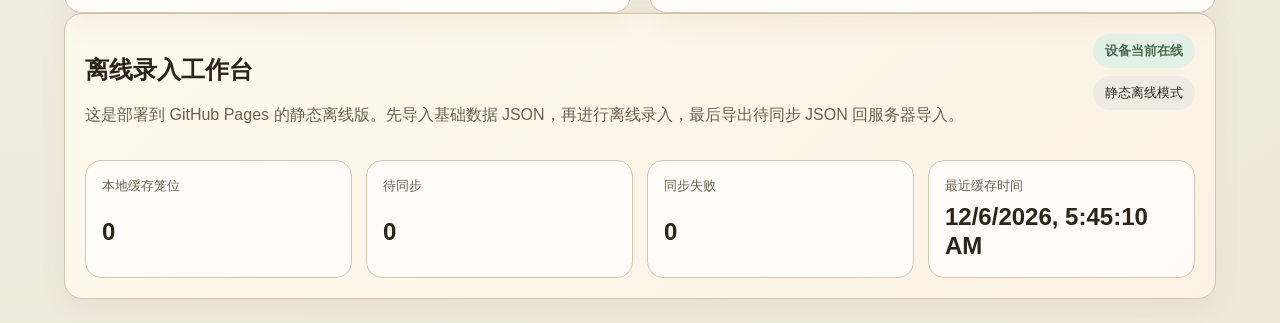
==== commit 7d932be5: "Show cage tag and PCR previews in Pages offline view" ====
--- a/gh_pages_app/index.html
+++ b/gh_pages_app/index.html
@@ -213,7 +213,7 @@
     <script id="bootstrap-data" type="application/json"></script>
     <script id="offline-operator-data" type="application/json">null</script>
     <script id="offline-config" type="application/json">{"mode":"export-only","api_base_url":""}</script>
-    <script src="./offline.js?v=20260404a"></script>
+    <script src="./offline.js?v=20260404b"></script>
     <script>
         if ("serviceWorker" in navigator) {
             window.addEventListener("load", function () {
--- a/gh_pages_app/styles.css
+++ b/gh_pages_app/styles.css
@@ -594,6 +594,38 @@
     min-height: 220px;
 }
 
+.selected-cage-card .cage-tag-slot {
+    margin-top: 0;
+    width: min(100%, 360px);
+}
+
+.selected-cage-card .cage-tag-card {
+    min-height: 0;
+}
+
+.selected-cage-card .cage-tag-preview {
+    min-height: 140px;
+    max-height: 220px;
+}
+
+.selected-cage-card .cage-tag-preview img {
+    max-height: 220px;
+}
+
+.preview-birth-image-list {
+    grid-template-columns: repeat(auto-fit, minmax(120px, 1fr));
+    margin-top: 6px;
+}
+
+.selected-cage-card .pcr-image-preview {
+    min-height: 110px;
+    max-height: 150px;
+}
+
+.selected-cage-card .pcr-image-preview img {
+    max-height: 134px;
+}
+
 .meta-grid,
 .detail-grid {
     display: grid;
